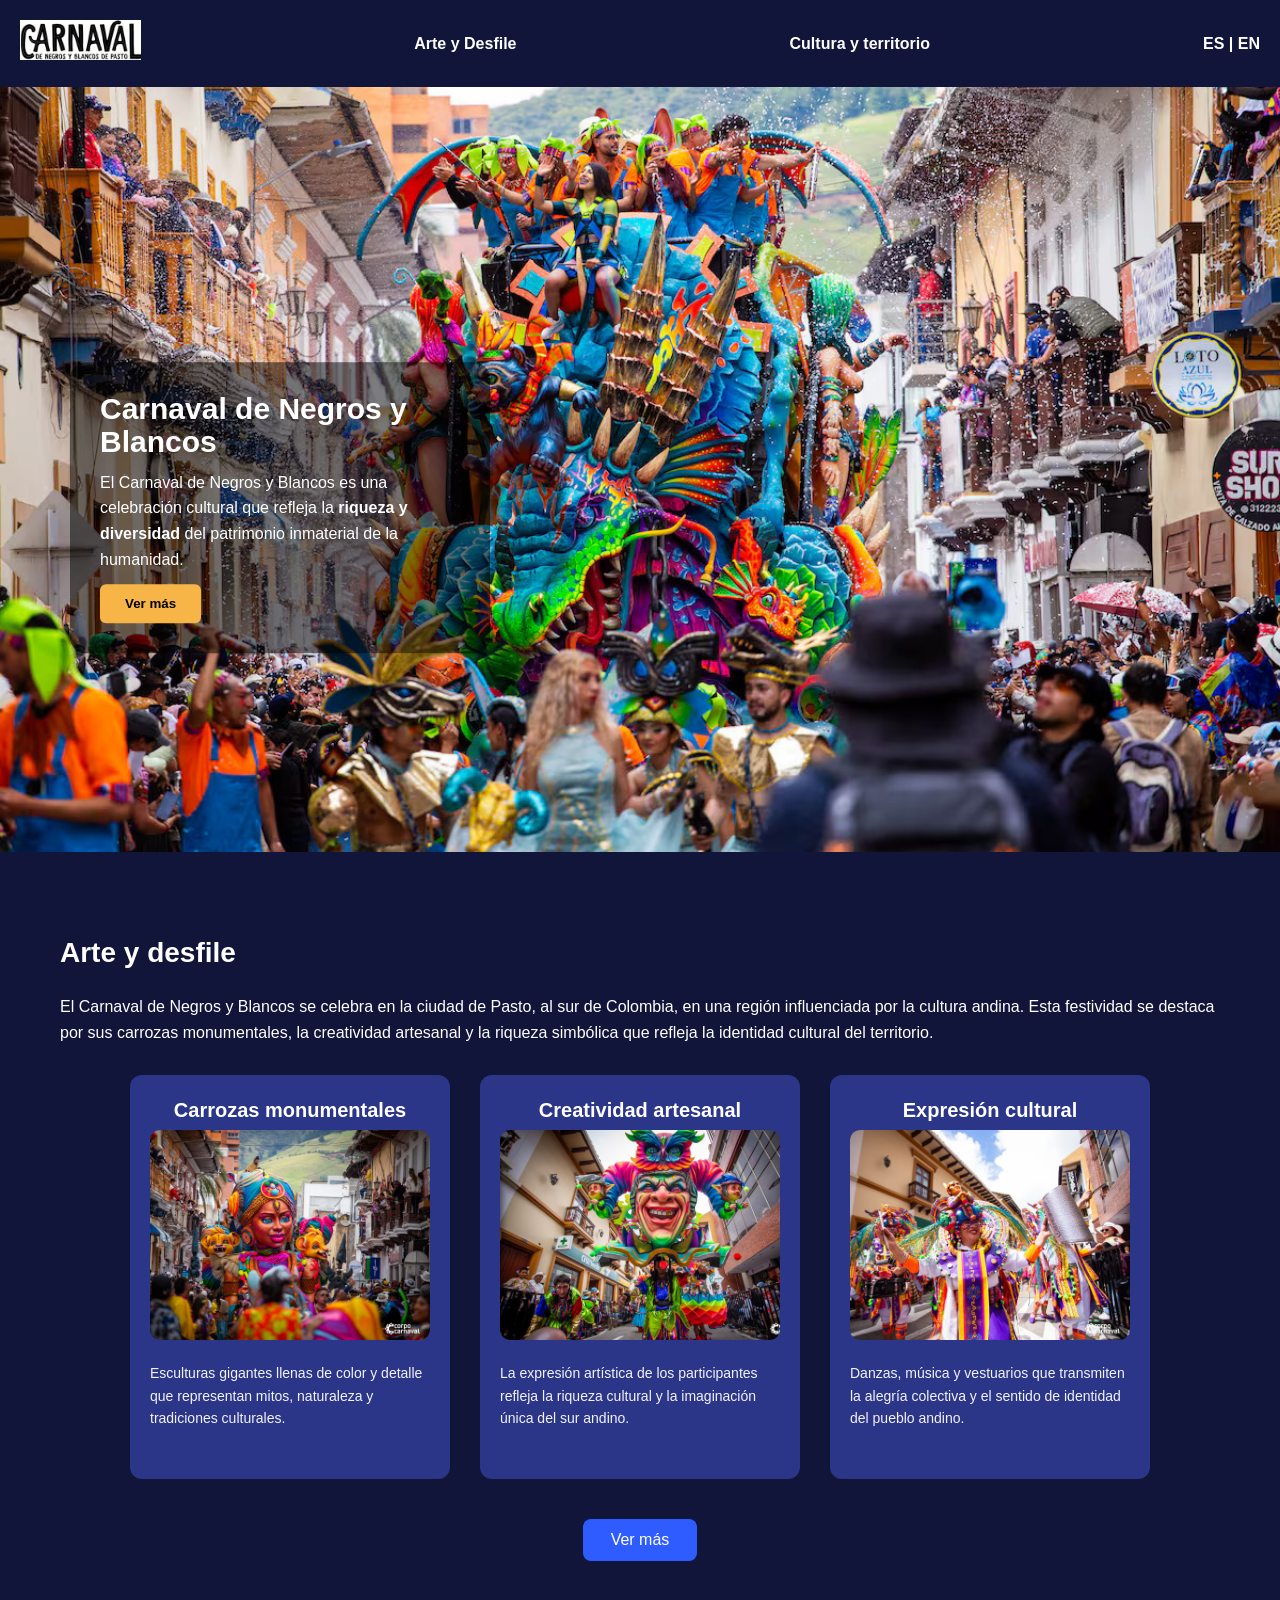
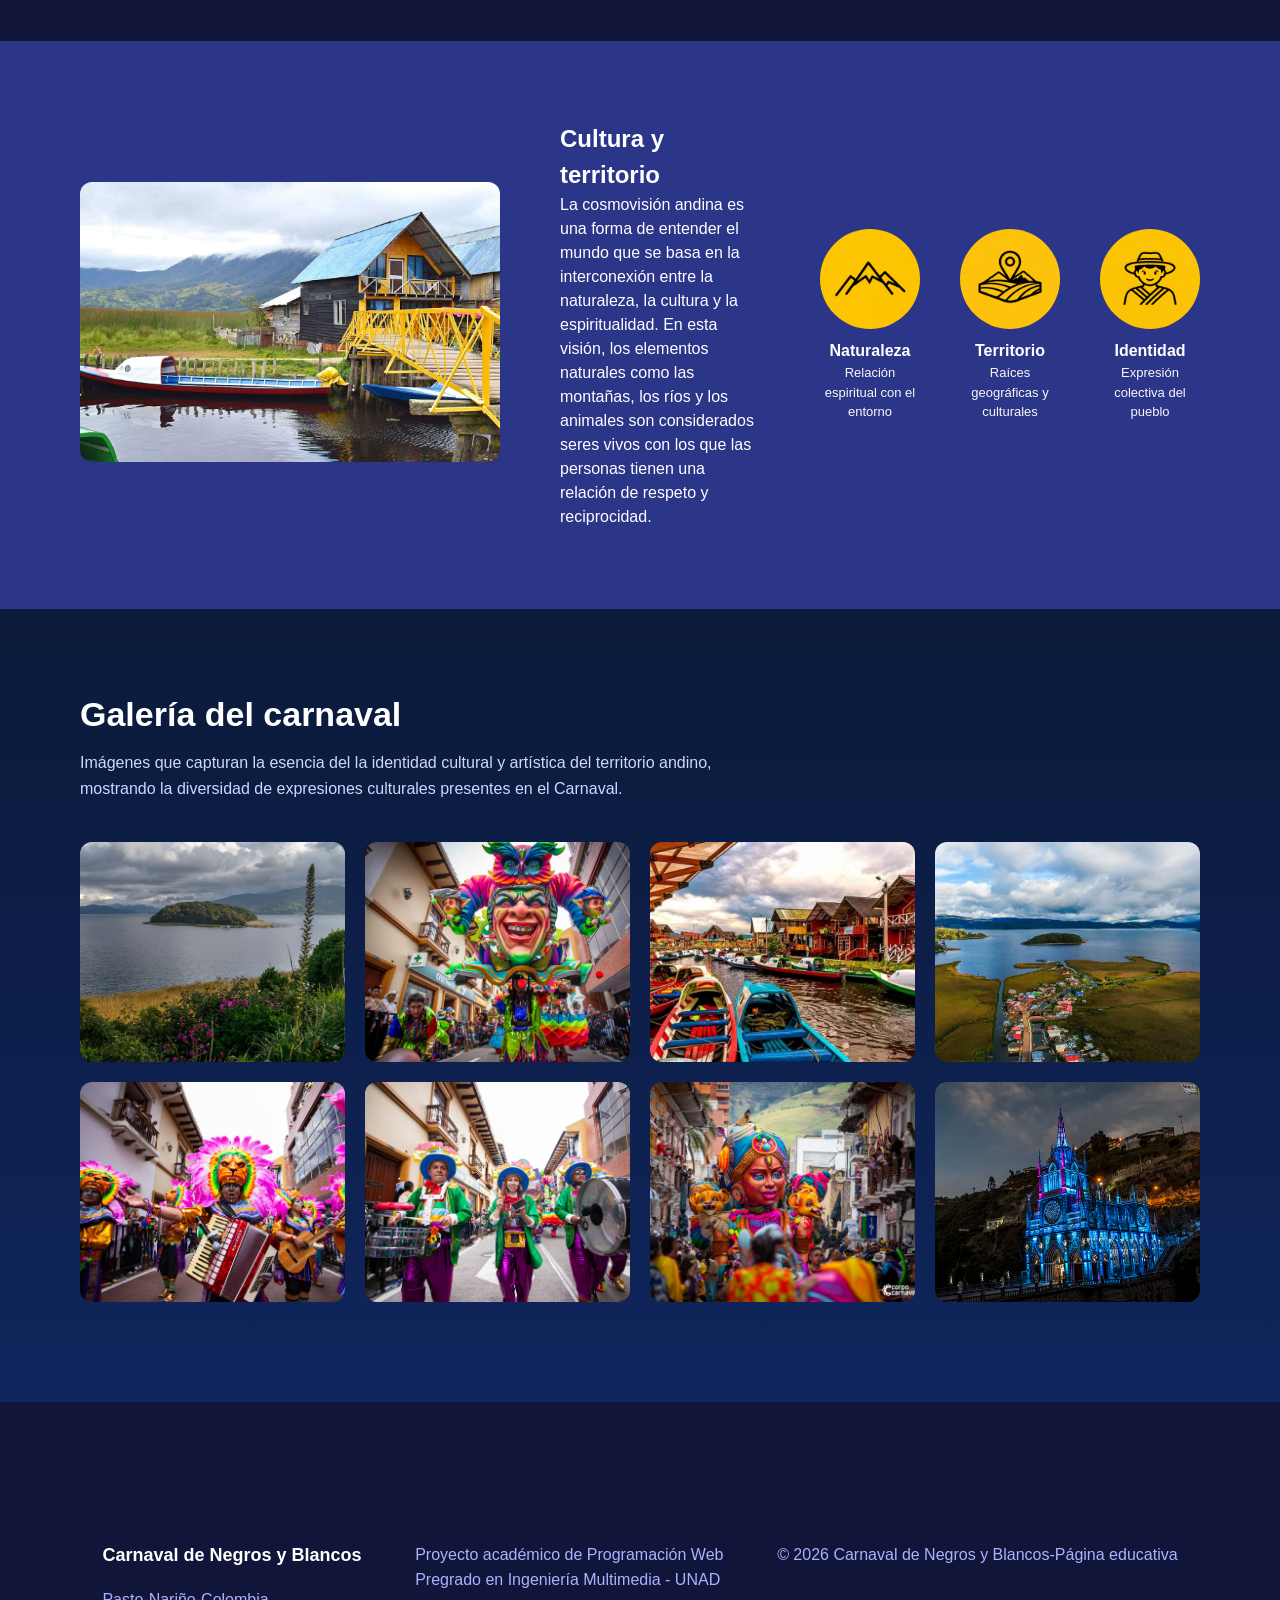
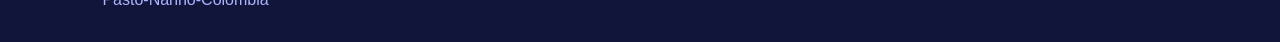
==== index.html @ da004bf0 "Update index.html" ====
<!DOCTYPE html>
<html lang="en">

<head>
    <meta charset="UTF-8">
    <meta name="viewport" content="width=device-width, initial-scale=1.0">
    <title>Carnaval de negros y blancos</title>
    <link rel="stylesheet" href="css/estilos.css">
</head>

<body>
    <header> <!-- Sección de encabezado -->
        <nav>
            <ul>
                <li><a href="#">
                        <img src="images/logo carnaval.jpg" alt="Logo carnaval">
                    </a></li>
                <li><a href="#">Arte y Desfile</a></li>
                <li><a href="#">Cultura y territorio</a></li>
                <li><a href="#">ES | EN</a></li>
            </ul>
        </nav>
    </header>
    <!-- Seccion hero - portada -->
    <section class="hero">
        <img src="images/img 2 carroza murga.jpg" alt="Carroza ganadora 2026">
        <div class="hero-contenido">
            <h1>Carnaval de Negros y Blancos</h1>
            <p>El Carnaval de Negros y Blancos es una celebración cultural que refleja la <strong>riqueza y
                    diversidad</strong> del patrimonio inmaterial de la humanidad.</p>
            <button>Ver más</button>
        </div>
    </section>
    <!-- Sección arte y desfile -->
    <section class="arte-desfile">
        <div class="contenedor">
            <h2>Arte y desfile</h2>
            <p>El Carnaval de Negros y Blancos se celebra en la ciudad de Pasto, al sur de Colombia,
                en una región influenciada por la cultura andina. Esta festividad se destaca por sus
                carrozas monumentales, la creatividad artesanal y la riqueza simbólica que refleja
                la identidad cultural del territorio.</p>
            <div class="arte-desfile-contenido">
                <div class="tarjeta">
                    <h3>Carrozas monumentales</h3>
                    <img src="images/img 1 portada.jpg" alt="Carroza murga">
                    <p>Esculturas gigantes llenas de color y detalle que representan mitos, naturaleza y tradiciones
                        culturales.</p>
                </div>
                <div class="tarjeta">
                    <h3>Creatividad artesanal</h3>
                    <img src="images/imagen 4 disfraz individual.jpg" alt="Creatividad artesanal">
                    <p>La expresión artística de los participantes refleja la riqueza cultural y la imaginación única
                        del
                        sur andino.</p>
                </div>
                <div class="tarjeta">
                    <h3>Expresión cultural</h3>
                    <img src="images/Imagen 5 comparza.avif" alt="Expresión cultural">
                    <p>Danzas, música y vestuarios que transmiten la alegría colectiva y el sentido de identidad del
                        pueblo
                        andino.</p>
                </div>
            </div>
            <div class="btn-desfile">
                <button>Ver más</button>
            </div>
        </div>

    </section>
    <!-- Sección cultura y territorio -->
    <section class="cultura">

        <div class="cultura-contenido">
            <!-- IMAGEN -->
            <div class="cultura-img">
                <img src="images/Laguna-de-la-Cocha-Pasto-Colombia-7-1200x800.jpg" alt="Laguna de la cocha">
            </div>

            <!-- TEXTO + ICONOS -->
            <div class="cultura-texto">
                <h2>Cultura y territorio</h2>
                <p>La cosmovisión andina es una forma de entender el mundo que se basa en la interconexión entre la
                    naturaleza, la cultura y la espiritualidad. En esta visión, los elementos naturales como las
                    montañas, los ríos y los animales son considerados seres vivos con los que las personas tienen una
                    relación de respeto y reciprocidad.</p>
            </div>

            <div class="cultura-iconos">

                <div class="icono">
                    <div class="circulo">
                        <img src="images/2e02766e-4d75-40a7-b058-85e82f2b90d4.png" alt="icono naturaleza">
                    </div>
                    <h4>Naturaleza</h4>
                    <p>Relación espiritual con el entorno</p>
                </div>

                <div class="icono">
                    <div class="circulo">
                        <img src="images/ChatGPT Image 25 mar 2026, 23_58_54.png" alt="icono territorio">
                    </div>
                    <h4>Territorio</h4>
                    <p>Raíces geográficas y culturales</p>
                </div>

                <div class="icono">
                    <div class="circulo">
                        <img src="images/ChatGPT Image 26 mar 2026, 00_08_39.png" alt="icono identidad">
                    </div>
                    <h4>Identidad</h4>
                    <p>Expresión colectiva del pueblo</p>
                </div>
            </div>
        </div>
        </div>
    </section>

    <section id="galeria">
        <h2>Galería del carnaval</h2>
        <p>
            Imágenes que capturan la esencia del la identidad cultural y artística del territorio andino, mostrando la
            diversidad de expresiones culturales presentes en el Carnaval.
        </p>
        <div class="galeria-grid">
            <img src="images/85475949ef91b7aa5d6ac51b7b47eb72.jpg" alt="Laguna de la cocha">
            <img src="images/imagen 4 disfraz individual.jpg" alt="Disfraz individual carnaval">
            <img src="images/Laguna de la Cocha_4.jpg" alt="pueblo laguna">
            <img src="images/laguna-de-la-cocha.jpg" alt="vista aereade la laguna">
            <img src="images/imagen 6 murga de fuelles y cuerdas.jpg" alt="Laguna toma aerea">
            <img src="images/imagen 7 murga andina siembra del agua.jpg" alt="laguna de la cocha casas">
            <img src="images/img 1 portada.jpg"
                alt="santuario de las lajas">
            <img src="images/Santuario-de-las-lajas-Colombia-Renunciamos-y-viajamos-4.jpg"
                alt="santuario de las lajas toma aerea">
            <div>
    </section>

    <footer>
        <div class="footer-contenido">

            <div class="footer-col">
            <h3>Carnaval de Negros y Blancos</h3>
            <p>Pasto-Nariño-Colombia</p>
            </div>

            <div class="footer-col">
            <p>Proyecto académico de Programación Web</p>
            <p>Pregrado en Ingeniería Multimedia - UNAD </p>
            </div>

            <div class="footer-col">
            <p>© 2026 Carnaval de Negros y Blancos-Página educativa</p>
            </div>

        </div>
        
    </footer>
</body>
<link rel="stylesheet" href="estilos.css">
<script src="elementosdinamicos.js"></script>
</html>
---- estilos.css ----
* {
    margin: 0;
    padding: 0;
    box-sizing: border-box;
}

body {
    font-family: Arial, Helvetica, sans-serif;
    background-color: #11153a;
    color: white;
    line-height: 1.5;
}

header {
    background-color: #11153a;
    padding: 20px;
}

nav ul {
    display: flex;
    justify-content: space-between;
    list-style: none;
    align-items: center;
}

nav ul li a {
    color: white;
    text-decoration: none;
    font-weight: bold;
}

nav ul li a:hover {
    color: #F7B548;
}

nav img {
    height: 40px;
}

/* ===== SECCION HERO ===== */
.hero {
    position: relative;
    width: 100%;
    height: 85vh;
    overflow: hidden;

}

.hero img {
    width: 100%;
    height: 100%;
    object-fit: cover;
    object-position: center;
}

.hero-contenido {
    position: absolute;
    top: 55%;
    left: 70px;
    transform: translateY(-50%);
    background: rgba(0, 0, 0, 0.5);
    padding: 30px;
    border-radius: 16px;
    max-width: 420px;
}

.hero-contenido h1 {
    font-size: 30px;
    margin-bottom: 12px;
    line-height: 1.1;
}

.hero-contenido p {
    margin-bottom: 12px;
    line-height: 1.6;
}

.hero-contenido button {
    background: #f7b548;
    border: none;
    padding: 12px 25px;
    border-radius: 6px;
    font-weight: bold;
    cursor: pointer;
}

/* ===== SECCION DESFILE ===== */

.contenedor {
    max-width: 1200px;
    margin: auto;
    padding: 40px 20px;
}

.arte-desfile {
    background-color: #11153a;
    padding: 40px 20px;
}

.arte-desfile h2 {
    font-size: 28px;
    margin-bottom: 20px;
}

.arte-desfile p {
    margin-bottom: 30px;
    line-height: 1.6;
}

/* CONTENEDOR TARJETAS */

.arte-desfile-contenido {
    display: flex;
    gap: 30px;
    justify-content: center;
}

/* CONTENEDOR TARJETAS */
.tarjeta {
    background: #2c3689;
    padding: 20px;
    border-radius: 12px;
    width: 320px;
    transition: 0.3s;
}

.tarjeta:hover {
    transform: translateY(-8px);
    box-shadow: 0px 10px 25px rgba(0, 0, 0, 0.5);
}

/* IMAGEN TARJETA */

.tarjeta img {
    width: 100%;
    border-radius: 10px;
    margin-bottom: 15px;
}

/* TITULO TARJETA */

.tarjeta h3 {
    font-size: 20px;
    margin-bottom: 5px;
    text-align: center;
}

/* TEXTO TARJETA */

.tarjeta p {
    font-size: 14px;
    color: #f3f3f7;
}

/* BOTON */

.btn-desfile {
    margin-top: 40px;
    text-align: center;
}

.btn-desfile button {
    background: #2f5cff;
    color: white;
    border: none;
    padding: 12px 28px;
    border-radius: 8px;
    font-size: 16px;
    cursor: pointer;
    transition: 0.3s;
}

.btn-desfile button:hover {
    background: #1c3fd1;
}

/* ===== SECCION CULTURA ===== */

.cultura {
    background: #2c3689;
    padding: 80px;
}

.cultura-contenido {
    display: flex;
    align-items: center;
    justify-content: center;
    gap: 60px;
}

.cultura-img img {
    width: 420px;
    border-radius: 12px;
}

.cultura-info {
    max-width: 500px;
    margin: 0 auto;
}

.cultura-info h2 {
    font-size: 32px;
    margin-bottom: 15px;
}

.cultura-info p {
    color: #cfd6ff;
    margin-bottom: 30px;
    line-height: 1.6;
}

/* ICONOS */
.circulo {
    width: 150px;
    height: 150px;
    border-radius: 50%;
    overflow: hidden;
    margin: auto;
    margin-bottom: 12px;
}

.circulo img {
    width: 100%;
    height: 100%;
    object-fit: cover;
}

.cultura-iconos {
    display: flex;
    gap: 40px;
}

.icono {
    text-align: center;
}

.circulo {
    width: 100px;
    height: 100px;
    border-radius: 50%;
    background: linear-gradient(135deg, #ffcc00, #ff8800);
    display: flex;
    align-items: center;
    justify-content: center;
    font-size: 28px;
    margin: auto;
    margin-bottom: 10px;
}

.icono h3 {
    margin-bottom: 5px;
}

.icono p {
    font-size: 13px;
    color: #f8f8f8;
}

/* ===== SECCION GALERIA ===== */

#galeria {
    padding: 80px;
    background: linear-gradient(180deg, #0b1a3a, #0f255c);
}

#galeria h2 {
    font-size: 34px;
    margin-bottom: 10px;
}

#galeria p {
    color: #cfd6ff;
    max-width: 700px;
    margin-bottom: 40px;
    line-height: 1.6;
}

/* contenedor de imagenes */

.galeria-grid {
    display: grid;
    grid-template-columns: repeat(4, 1fr);
    gap: 20px;
}

/* imagenes */

.galeria-grid img {
    width: 100%;
    height: 220px;
    object-fit: cover;
    border-radius: 12px;
    transition: 0.4s;
    cursor: pointer;
}

/* efecto hover moderno */

.galeria-grid img:hover {
    transform: scale(1.05);
    filter: brightness(1.1);
}

/* ===== FOOTER ===== */

footer {
    background: #11153a;
    padding: 60px 8% 30px;
    margin-top: 80px;
}

/* CONTENEDOR */

.footer-contenido {
    display: flex;
    justify-content: space-between;
    flex-wrap: wrap;
    gap: 40px;
}

/* BLOQUES */

.footer-col {
    min-width: 200px;
}

.footer-col h3 {
    font-size: 18px;
    margin-bottom: 18px;
}

.footer-col p {
    color: #aab3ff;
    line-height: 1.6;
}

.footer-col ul {
    list-style: none;
}

.footer-col ul li {
    margin-bottom: 10px;
}

.footer-col ul li a {
    color: #cfd6ff;
    text-decoration: none;
    transition: 0.3s;
}

.footer-col ul li a:hover {
    color: #ffd166;
}

/* LINEA FINAL */

.footer-bottom {
    border-top: 1px solid rgba(255, 255, 255, 0.08);
    margin-top: 10px;
    padding-top: 20px;
    text-align: center;
    color: #8c95d9;
    font-size: 14px;
}

@media (max-width: 768px) {

    .cultura-contenido {
        flex-direction: column;
        text-align: center;
    }

    .galeria-grid {
        grid-template-columns: 1fr 1fr;
    }

    .hero-contenido {
        right: 20px;
        left: 20px;
        transform: none;
    }

    nav ul {
        flex-direction: column;
        gap: 10px;
        text-align: center;
    }

    .hero {
        height: auto;
    }

    .hero img {
        height: 300px;
    }

    .hero-contenido {
        position: static;
        transform: none;
        margin: 20px;
        text-align: center;
    }

    .hero-contenido h1 {
        font-size: 22px;
    }

    .hero-contenido p {
        font-size: 14px;
    }
}

@media (max-width: 480px) {

    .galeria-grid {
        grid-template-columns: 1fr;
    }

    h1 {
        font-size: 22px;
    }

    .hero {
        height: auto;
    }

}

/* ===== RESPONSIVE ===== */

@media (max-width: 768px) {

    .arte-desfile-contenido {
        flex-direction: column;
        align-items: center;
    }

    .card {
        width: 90%;
    }

    #mensaje-galeria {
        font-size: 18px;
        margin-bottom: 20 px;
        color: #f3f3f7;
        font-weight: bold;
    }

    .menu {
        position: relative;
    }

    .submenu {
        display: none;
        position: absolute;
        background-color: #11153d;
        padding: 10px;
        list-style: none;

    }

    .menu:hover .submenu {
        display: block;
    }

    .submenu li {
        margin: 10px 0;
    }
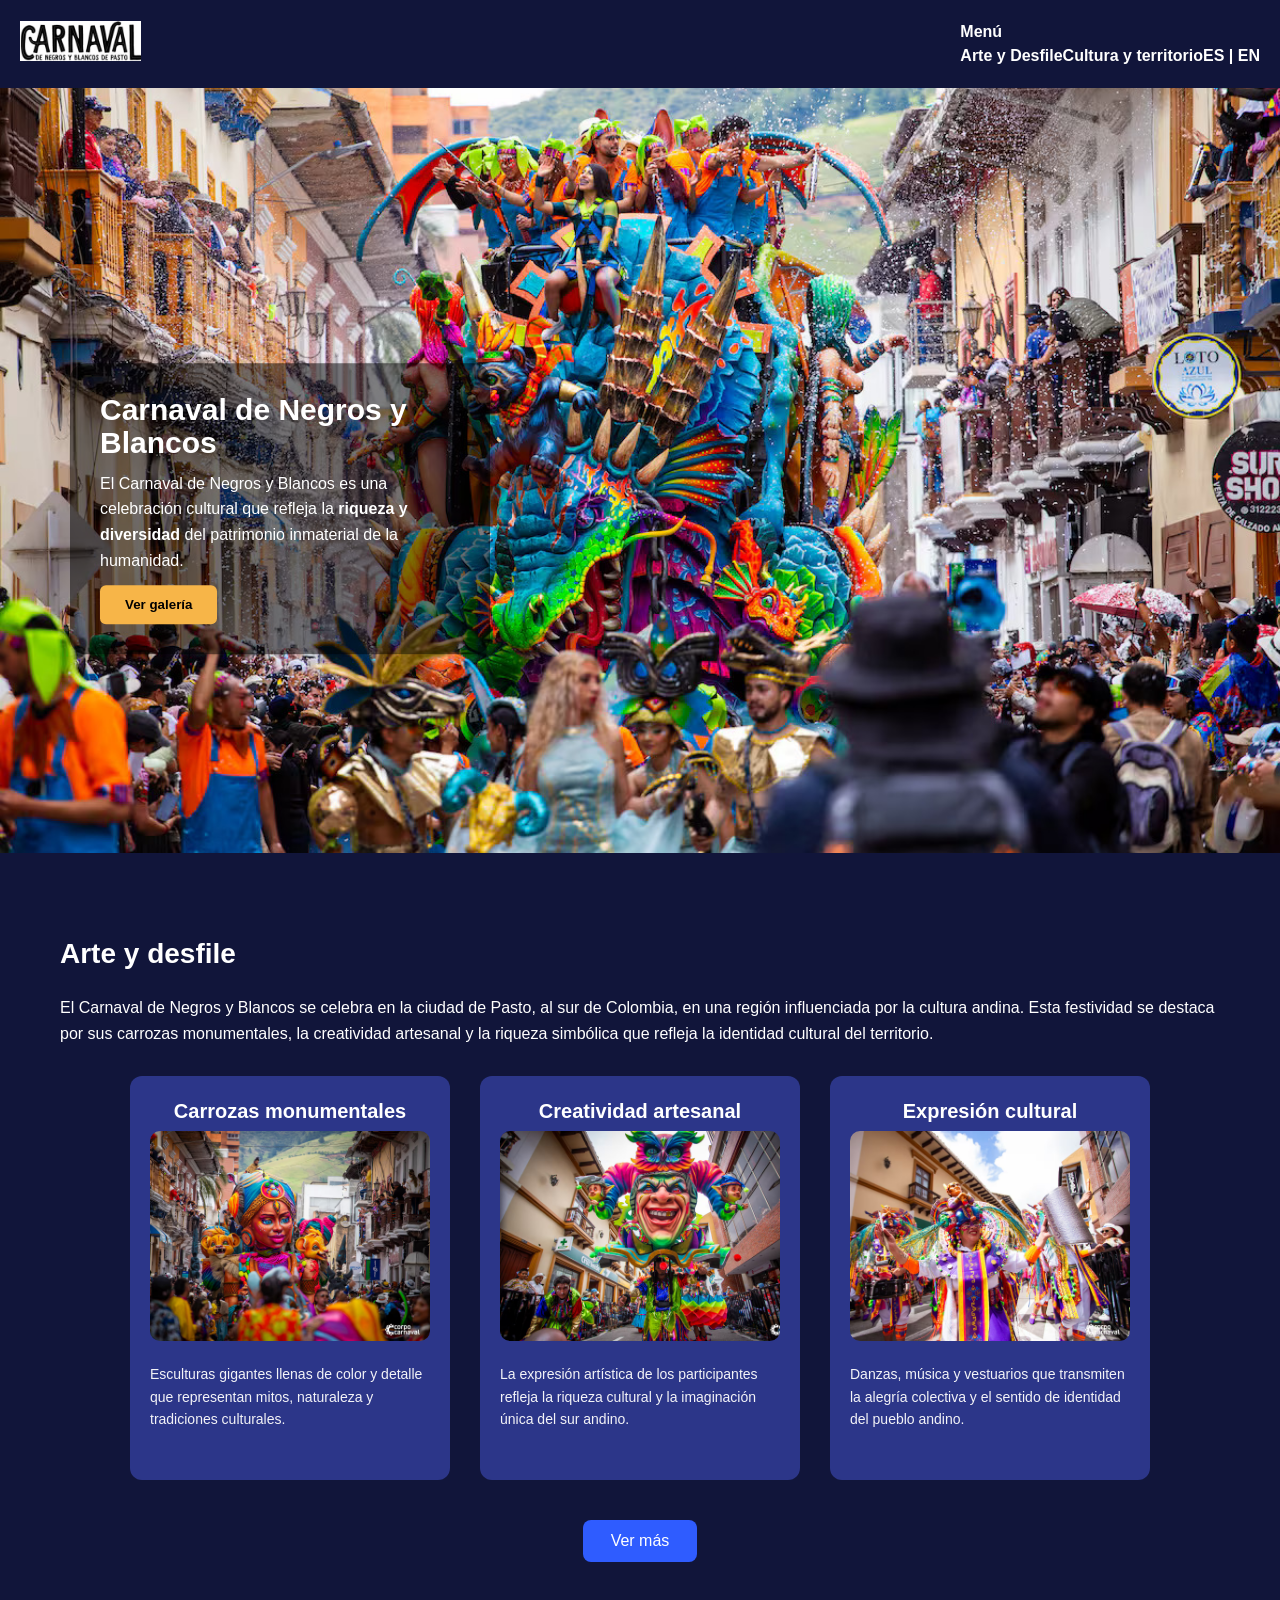
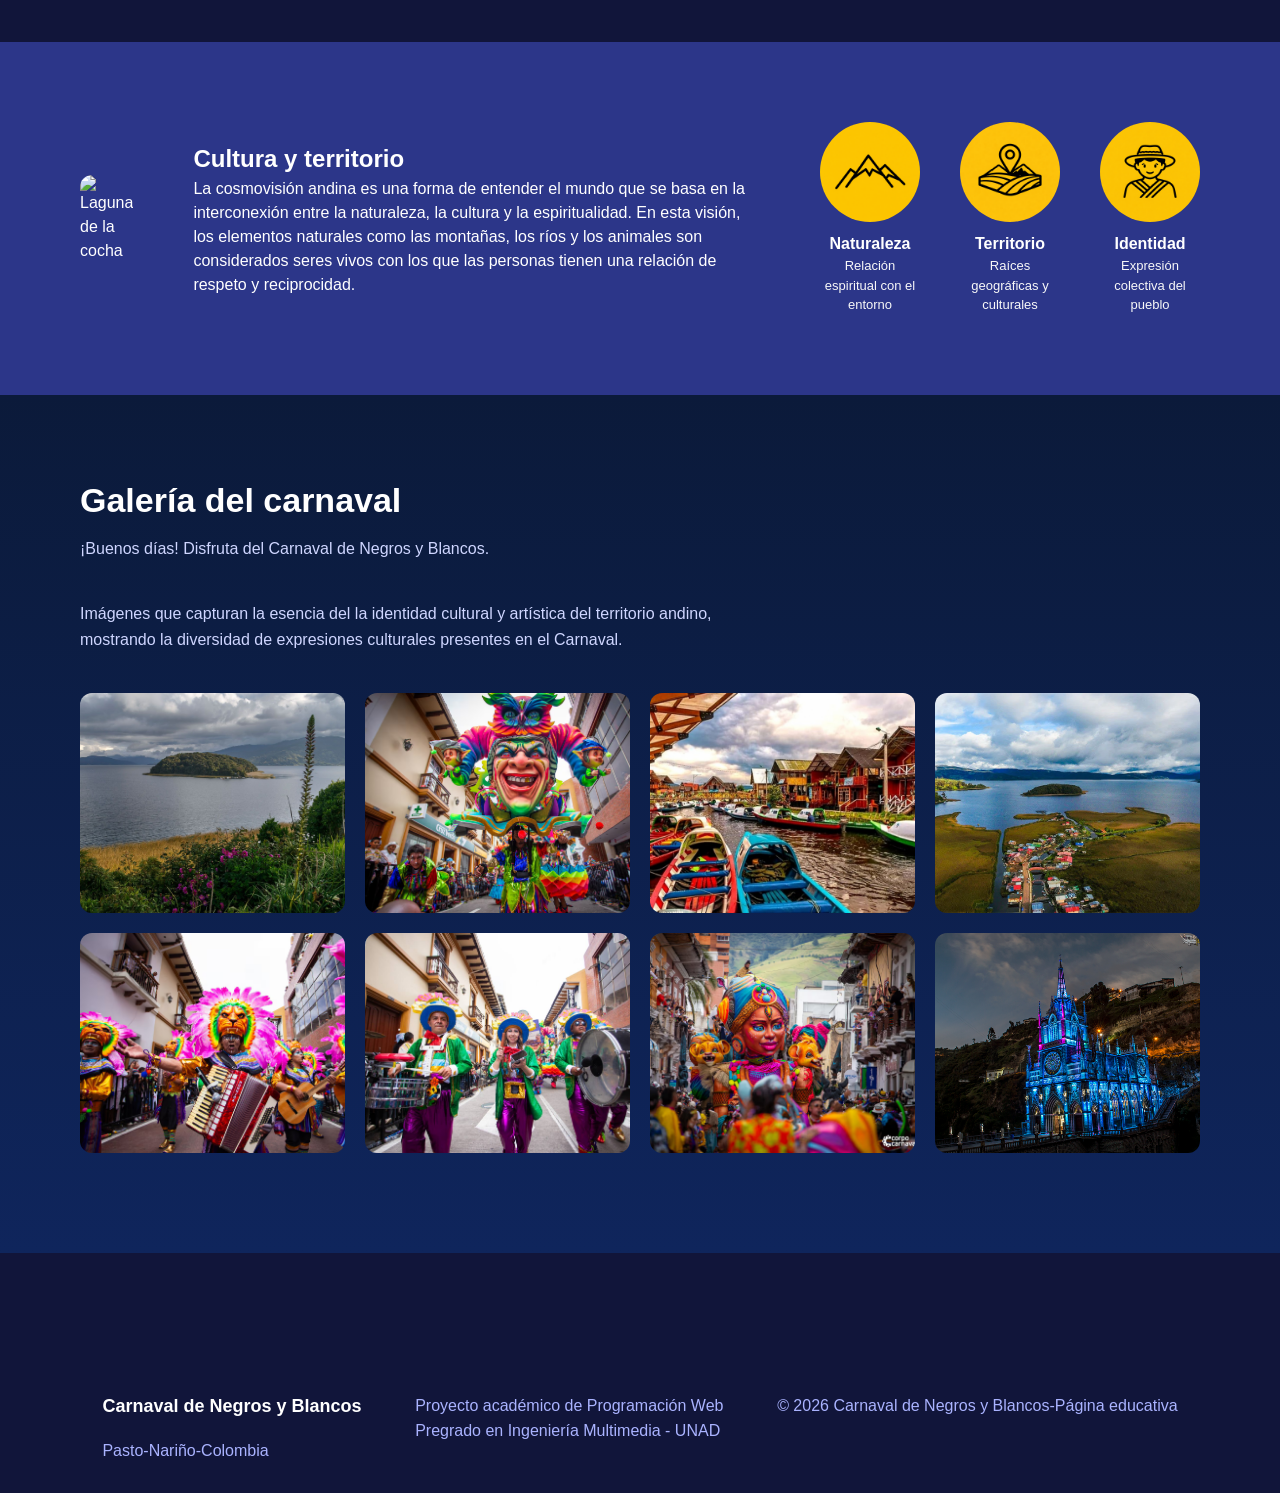
==== commit aee93391: "Add files via upload" ====
--- a/index.html
+++ b/index.html
@@ -15,24 +15,33 @@
                 <li><a href="#">
                         <img src="images/logo carnaval.jpg" alt="Logo carnaval">
                     </a></li>
-                <li><a href="#">Arte y Desfile</a></li>
-                <li><a href="#">Cultura y territorio</a></li>
-                <li><a href="#">ES | EN</a></li>
+                <li class="menu">
+                    <a href="#">Menú</a>
+                    <ul class="submenu">
+                        <li><a href="#arte">Arte y Desfile</a></li>
+                        <li><a href="#cultura">Cultura y territorio</a></li>
+                        <li><a href="#">ES | EN</a></li>
+                    </ul>
+                </li>
+
             </ul>
         </nav>
     </header>
     <!-- Seccion hero - portada -->
     <section class="hero">
-        <img src="images/img 2 carroza murga.jpg" alt="Carroza ganadora 2026">
+        <img id="slider" src="images/img 2 carroza murga.jpg" alt="Carroza ganadora 2026">
         <div class="hero-contenido">
             <h1>Carnaval de Negros y Blancos</h1>
             <p>El Carnaval de Negros y Blancos es una celebración cultural que refleja la <strong>riqueza y
                     diversidad</strong> del patrimonio inmaterial de la humanidad.</p>
-            <button>Ver más</button>
+    
+            <a href="galeria">
+                <button>Ver galería</button>
+            </a>
         </div>
     </section>
     <!-- Sección arte y desfile -->
-    <section class="arte-desfile">
+    <section id="arte" class="arte-desfile">
         <div class="contenedor">
             <h2>Arte y desfile</h2>
             <p>El Carnaval de Negros y Blancos se celebra en la ciudad de Pasto, al sur de Colombia,
@@ -68,7 +77,7 @@
 
     </section>
     <!-- Sección cultura y territorio -->
-    <section class="cultura">
+    <section id="cultura" class="cultura">
 
         <div class="cultura-contenido">
             <!-- IMAGEN -->
@@ -117,6 +126,7 @@
 
     <section id="galeria">
         <h2>Galería del carnaval</h2>
+        <p id="mensaje-galeria"></p>
         <p>
             Imágenes que capturan la esencia del la identidad cultural y artística del territorio andino, mostrando la
             diversidad de expresiones culturales presentes en el Carnaval.
@@ -128,8 +138,7 @@
             <img src="images/laguna-de-la-cocha.jpg" alt="vista aereade la laguna">
             <img src="images/imagen 6 murga de fuelles y cuerdas.jpg" alt="Laguna toma aerea">
             <img src="images/imagen 7 murga andina siembra del agua.jpg" alt="laguna de la cocha casas">
-            <img src="images/img 1 portada.jpg"
-                alt="santuario de las lajas">
+            <img src="images/img 1 portada.jpg" alt="santuario de las lajas">
             <img src="images/Santuario-de-las-lajas-Colombia-Renunciamos-y-viajamos-4.jpg"
                 alt="santuario de las lajas toma aerea">
             <div>
@@ -139,23 +148,23 @@
         <div class="footer-contenido">
 
             <div class="footer-col">
-            <h3>Carnaval de Negros y Blancos</h3>
-            <p>Pasto-Nariño-Colombia</p>
+                <h3>Carnaval de Negros y Blancos</h3>
+                <p>Pasto-Nariño-Colombia</p>
             </div>
 
             <div class="footer-col">
-            <p>Proyecto académico de Programación Web</p>
-            <p>Pregrado en Ingeniería Multimedia - UNAD </p>
+                <p>Proyecto académico de Programación Web</p>
+                <p>Pregrado en Ingeniería Multimedia - UNAD </p>
             </div>
 
             <div class="footer-col">
-            <p>© 2026 Carnaval de Negros y Blancos-Página educativa</p>
+                <p>© 2026 Carnaval de Negros y Blancos-Página educativa</p>
             </div>
 
         </div>
-        
+
     </footer>
+    <script src="java Script/elementosdinamicos.js"></script>
 </body>
-<link rel="stylesheet" href="estilos.css">
-<script src="elementosdinamicos.js"></script>
-</html>
+
+</html>
--- a/css/estilos.css
+++ b/css/estilos.css
@@ -0,0 +1,468 @@
+* {
+    margin: 0;
+    padding: 0;
+    box-sizing: border-box;
+}
+
+body {
+    font-family: Arial, Helvetica, sans-serif;
+    background-color: #11153a;
+    color: white;
+    line-height: 1.5;
+}
+
+header {
+    background-color: #11153a;
+    padding: 20px;
+}
+
+nav ul {
+    display: flex;
+    justify-content: space-between;
+    list-style: none;
+    align-items: center;
+}
+
+nav ul li a {
+    color: white;
+    text-decoration: none;
+    font-weight: bold;
+}
+
+nav ul li a:hover {
+    color: #F7B548;
+}
+
+nav img {
+    height: 40px;
+}
+
+/* ===== SECCION HERO ===== */
+.hero {
+    position: relative;
+    width: 100%;
+    height: 85vh;
+    overflow: hidden;
+
+}
+
+.hero img {
+    width: 100%;
+    height: 100%;
+    object-fit: cover;
+    object-position: center;
+}
+
+.hero-contenido {
+    position: absolute;
+    top: 55%;
+    left: 70px;
+    transform: translateY(-50%);
+    background: rgba(0, 0, 0, 0.5);
+    padding: 30px;
+    border-radius: 16px;
+    max-width: 420px;
+}
+
+.hero-contenido h1 {
+    font-size: 30px;
+    margin-bottom: 12px;
+    line-height: 1.1;
+}
+
+.hero-contenido p {
+    margin-bottom: 12px;
+    line-height: 1.6;
+}
+
+.hero-contenido button {
+    background: #f7b548;
+    border: none;
+    padding: 12px 25px;
+    border-radius: 6px;
+    font-weight: bold;
+    cursor: pointer;
+}
+
+/* ===== SECCION DESFILE ===== */
+
+.contenedor {
+    max-width: 1200px;
+    margin: auto;
+    padding: 40px 20px;
+}
+
+.arte-desfile {
+    background-color: #11153a;
+    padding: 40px 20px;
+}
+
+.arte-desfile h2 {
+    font-size: 28px;
+    margin-bottom: 20px;
+}
+
+.arte-desfile p {
+    margin-bottom: 30px;
+    line-height: 1.6;
+}
+
+/* CONTENEDOR TARJETAS */
+
+.arte-desfile-contenido {
+    display: flex;
+    gap: 30px;
+    justify-content: center;
+}
+
+/* CONTENEDOR TARJETAS */
+.tarjeta {
+    background: #2c3689;
+    padding: 20px;
+    border-radius: 12px;
+    width: 320px;
+    transition: 0.3s;
+}
+
+.tarjeta:hover {
+    transform: translateY(-8px);
+    box-shadow: 0px 10px 25px rgba(0, 0, 0, 0.5);
+}
+
+/* IMAGEN TARJETA */
+
+.tarjeta img {
+    width: 100%;
+    border-radius: 10px;
+    margin-bottom: 15px;
+}
+
+/* TITULO TARJETA */
+
+.tarjeta h3 {
+    font-size: 20px;
+    margin-bottom: 5px;
+    text-align: center;
+}
+
+/* TEXTO TARJETA */
+
+.tarjeta p {
+    font-size: 14px;
+    color: #f3f3f7;
+}
+
+/* BOTON */
+
+.btn-desfile {
+    margin-top: 40px;
+    text-align: center;
+}
+
+.btn-desfile button {
+    background: #2f5cff;
+    color: white;
+    border: none;
+    padding: 12px 28px;
+    border-radius: 8px;
+    font-size: 16px;
+    cursor: pointer;
+    transition: 0.3s;
+}
+
+.btn-desfile button:hover {
+    background: #1c3fd1;
+}
+
+/* ===== SECCION CULTURA ===== */
+
+.cultura {
+    background: #2c3689;
+    padding: 80px;
+}
+
+.cultura-contenido {
+    display: flex;
+    align-items: center;
+    justify-content: center;
+    gap: 60px;
+}
+
+.cultura-img img {
+    width: 420px;
+    border-radius: 12px;
+}
+
+.cultura-info {
+    max-width: 500px;
+    margin: 0 auto;
+}
+
+.cultura-info h2 {
+    font-size: 32px;
+    margin-bottom: 15px;
+}
+
+.cultura-info p {
+    color: #cfd6ff;
+    margin-bottom: 30px;
+    line-height: 1.6;
+}
+
+/* ICONOS */
+.circulo {
+    width: 150px;
+    height: 150px;
+    border-radius: 50%;
+    overflow: hidden;
+    margin: auto;
+    margin-bottom: 12px;
+}
+
+.circulo img {
+    width: 100%;
+    height: 100%;
+    object-fit: cover;
+}
+
+.cultura-iconos {
+    display: flex;
+    gap: 40px;
+}
+
+.icono {
+    text-align: center;
+}
+
+.circulo {
+    width: 100px;
+    height: 100px;
+    border-radius: 50%;
+    background: linear-gradient(135deg, #ffcc00, #ff8800);
+    display: flex;
+    align-items: center;
+    justify-content: center;
+    font-size: 28px;
+    margin: auto;
+    margin-bottom: 10px;
+}
+
+.icono h3 {
+    margin-bottom: 5px;
+}
+
+.icono p {
+    font-size: 13px;
+    color: #f8f8f8;
+}
+
+/* ===== SECCION GALERIA ===== */
+
+#galeria {
+    padding: 80px;
+    background: linear-gradient(180deg, #0b1a3a, #0f255c);
+}
+
+#galeria h2 {
+    font-size: 34px;
+    margin-bottom: 10px;
+}
+
+#galeria p {
+    color: #cfd6ff;
+    max-width: 700px;
+    margin-bottom: 40px;
+    line-height: 1.6;
+}
+
+/* contenedor de imagenes */
+
+.galeria-grid {
+    display: grid;
+    grid-template-columns: repeat(4, 1fr);
+    gap: 20px;
+}
+
+/* imagenes */
+
+.galeria-grid img {
+    width: 100%;
+    height: 220px;
+    object-fit: cover;
+    border-radius: 12px;
+    transition: 0.4s;
+    cursor: pointer;
+}
+
+/* efecto hover moderno */
+
+.galeria-grid img:hover {
+    transform: scale(1.05);
+    filter: brightness(1.1);
+}
+
+/* ===== FOOTER ===== */
+
+footer {
+    background: #11153a;
+    padding: 60px 8% 30px;
+    margin-top: 80px;
+}
+
+/* CONTENEDOR */
+
+.footer-contenido {
+    display: flex;
+    justify-content: space-between;
+    flex-wrap: wrap;
+    gap: 40px;
+}
+
+/* BLOQUES */
+
+.footer-col {
+    min-width: 200px;
+}
+
+.footer-col h3 {
+    font-size: 18px;
+    margin-bottom: 18px;
+}
+
+.footer-col p {
+    color: #aab3ff;
+    line-height: 1.6;
+}
+
+.footer-col ul {
+    list-style: none;
+}
+
+.footer-col ul li {
+    margin-bottom: 10px;
+}
+
+.footer-col ul li a {
+    color: #cfd6ff;
+    text-decoration: none;
+    transition: 0.3s;
+}
+
+.footer-col ul li a:hover {
+    color: #ffd166;
+}
+
+/* LINEA FINAL */
+
+.footer-bottom {
+    border-top: 1px solid rgba(255, 255, 255, 0.08);
+    margin-top: 10px;
+    padding-top: 20px;
+    text-align: center;
+    color: #8c95d9;
+    font-size: 14px;
+}
+
+@media (max-width: 768px) {
+
+    .cultura-contenido {
+        flex-direction: column;
+        text-align: center;
+    }
+
+    .galeria-grid {
+        grid-template-columns: 1fr 1fr;
+    }
+
+    .hero-contenido {
+        right: 20px;
+        left: 20px;
+        transform: none;
+    }
+
+    nav ul {
+        flex-direction: column;
+        gap: 10px;
+        text-align: center;
+    }
+
+    .hero {
+        height: auto;
+    }
+
+    .hero img {
+        height: 300px;
+    }
+
+    .hero-contenido {
+        position: static;
+        transform: none;
+        margin: 20px;
+        text-align: center;
+    }
+
+    .hero-contenido h1 {
+        font-size: 22px;
+    }
+
+    .hero-contenido p {
+        font-size: 14px;
+    }
+}
+
+@media (max-width: 480px) {
+
+    .galeria-grid {
+        grid-template-columns: 1fr;
+    }
+
+    h1 {
+        font-size: 22px;
+    }
+
+    .hero {
+        height: auto;
+    }
+
+}
+
+/* ===== RESPONSIVE ===== */
+
+@media (max-width: 768px) {
+
+    .arte-desfile-contenido {
+        flex-direction: column;
+        align-items: center;
+    }
+
+    .card {
+        width: 90%;
+    }
+
+    #mensaje-galeria {
+        font-size: 18px;
+        margin-bottom: 20 px;
+        color: #f3f3f7;
+        font-weight: bold;
+    }
+
+    .menu {
+        position: relative;
+    }
+
+    .submenu {
+        display: none;
+        position: absolute;
+        background-color: #11153d;
+        padding: 10px;
+        list-style: none;
+
+    }
+
+    .menu:hover .submenu {
+        display: block;
+    }
+
+    .submenu li {
+        margin: 10px 0;
+    }
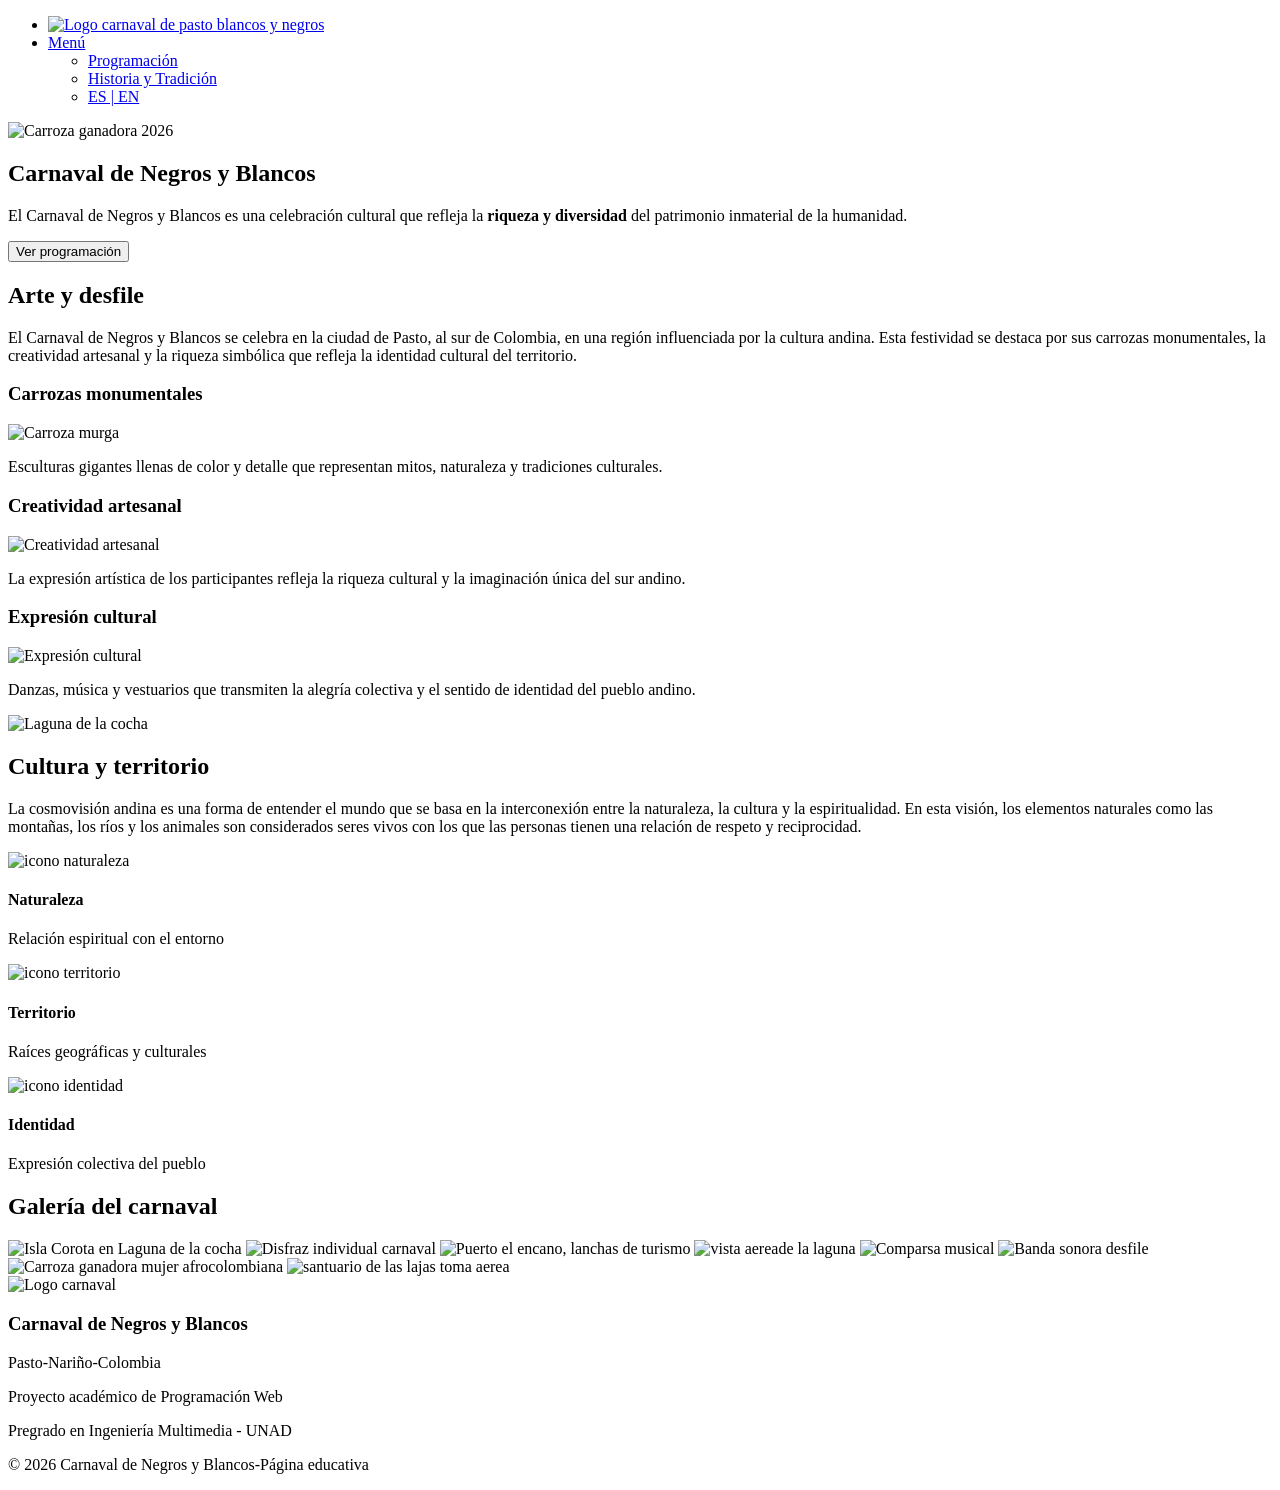
==== commit 94beacc1: "Add files via upload" ====
--- a/index.html
+++ b/index.html
@@ -13,16 +13,20 @@
         <nav>
             <ul>
                 <li><a href="#">
-                        <img src="images/logo carnaval.jpg" alt="Logo carnaval">
-                    </a></li>
+                    <img src="images/logo carnaval.jpg" alt="Logo carnaval de pasto blancos y negros">
+                </a>
+                </li>
                 <li class="menu">
                     <a href="#">Menú</a>
+
                     <ul class="submenu">
-                        <li><a href="#arte">Arte y Desfile</a></li>
-                        <li><a href="#cultura">Cultura y territorio</a></li>
-                        <li><a href="#">ES | EN</a></li>
+                        <li><a href="subpagina1.html">Programación</a></li>
+                        <li><a href="subpagina2.html">Historia y Tradición</a></li>
+                        <li><a href="#" id="toggle-language">ES | EN</a></li>
                     </ul>
                 </li>
+            </ul>
+            </li>
 
             </ul>
         </nav>
@@ -34,9 +38,9 @@
             <h1>Carnaval de Negros y Blancos</h1>
             <p>El Carnaval de Negros y Blancos es una celebración cultural que refleja la <strong>riqueza y
                     diversidad</strong> del patrimonio inmaterial de la humanidad.</p>
-    
-            <a href="galeria">
-                <button>Ver galería</button>
+
+            <a href="subpagina1.html">
+                <button>Ver programación</button>
             </a>
         </div>
     </section>
@@ -51,27 +55,24 @@
             <div class="arte-desfile-contenido">
                 <div class="tarjeta">
                     <h3>Carrozas monumentales</h3>
-                    <img src="images/img 1 portada.jpg" alt="Carroza murga">
+                    <img src="images/carroza-oso.jpg" alt="Carroza murga">
                     <p>Esculturas gigantes llenas de color y detalle que representan mitos, naturaleza y tradiciones
                         culturales.</p>
                 </div>
                 <div class="tarjeta">
                     <h3>Creatividad artesanal</h3>
-                    <img src="images/imagen 4 disfraz individual.jpg" alt="Creatividad artesanal">
+                    <img src="images/galeria-rostro-carroza.png" alt="Creatividad artesanal">
                     <p>La expresión artística de los participantes refleja la riqueza cultural y la imaginación única
                         del
                         sur andino.</p>
                 </div>
                 <div class="tarjeta">
                     <h3>Expresión cultural</h3>
-                    <img src="images/Imagen 5 comparza.avif" alt="Expresión cultural">
+                    <img src="images/galeria-traje.png" alt="Expresión cultural">
                     <p>Danzas, música y vestuarios que transmiten la alegría colectiva y el sentido de identidad del
                         pueblo
                         andino.</p>
                 </div>
-            </div>
-            <div class="btn-desfile">
-                <button>Ver más</button>
             </div>
         </div>
 
@@ -82,7 +83,7 @@
         <div class="cultura-contenido">
             <!-- IMAGEN -->
             <div class="cultura-img">
-                <img src="images/Laguna-de-la-Cocha-Pasto-Colombia-7-1200x800.jpg" alt="Laguna de la cocha">
+                <img src="images\laguna-de-la-cocha-turismo-pasto-colombia.jpg" alt="Laguna de la cocha">
             </div>
 
             <!-- TEXTO + ICONOS -->
@@ -127,20 +128,16 @@
     <section id="galeria">
         <h2>Galería del carnaval</h2>
         <p id="mensaje-galeria"></p>
-        <p>
-            Imágenes que capturan la esencia del la identidad cultural y artística del territorio andino, mostrando la
-            diversidad de expresiones culturales presentes en el Carnaval.
-        </p>
+
         <div class="galeria-grid">
-            <img src="images/85475949ef91b7aa5d6ac51b7b47eb72.jpg" alt="Laguna de la cocha">
+            <img src="images/85475949ef91b7aa5d6ac51b7b47eb72.jpg" alt="Isla Corota en Laguna de la cocha">
             <img src="images/imagen 4 disfraz individual.jpg" alt="Disfraz individual carnaval">
-            <img src="images/Laguna de la Cocha_4.jpg" alt="pueblo laguna">
+            <img src="images/Laguna de la Cocha_4.jpg" alt="Puerto el encano, lanchas de turismo">
             <img src="images/laguna-de-la-cocha.jpg" alt="vista aereade la laguna">
-            <img src="images/imagen 6 murga de fuelles y cuerdas.jpg" alt="Laguna toma aerea">
-            <img src="images/imagen 7 murga andina siembra del agua.jpg" alt="laguna de la cocha casas">
-            <img src="images/img 1 portada.jpg" alt="santuario de las lajas">
-            <img src="images/Santuario-de-las-lajas-Colombia-Renunciamos-y-viajamos-4.jpg"
-                alt="santuario de las lajas toma aerea">
+            <img src="images/imagen 6 murga de fuelles y cuerdas.jpg" alt="Comparsa musical">
+            <img src="images/imagen 7 murga andina siembra del agua.jpg" alt="Banda sonora desfile">
+            <img src="images/img 1 portada.jpg" alt="Carroza ganadora mujer afrocolombiana">
+            <img src="images/Santuario-de-las-lajas-Colombia-Renunciamos-y-viajamos-4.jpg" alt="santuario de las lajas toma aerea">
             <div>
     </section>
 
@@ -148,6 +145,7 @@
         <div class="footer-contenido">
 
             <div class="footer-col">
+                <img src="images/logo carnaval.jpg" alt="Logo carnaval">
                 <h3>Carnaval de Negros y Blancos</h3>
                 <p>Pasto-Nariño-Colombia</p>
             </div>
